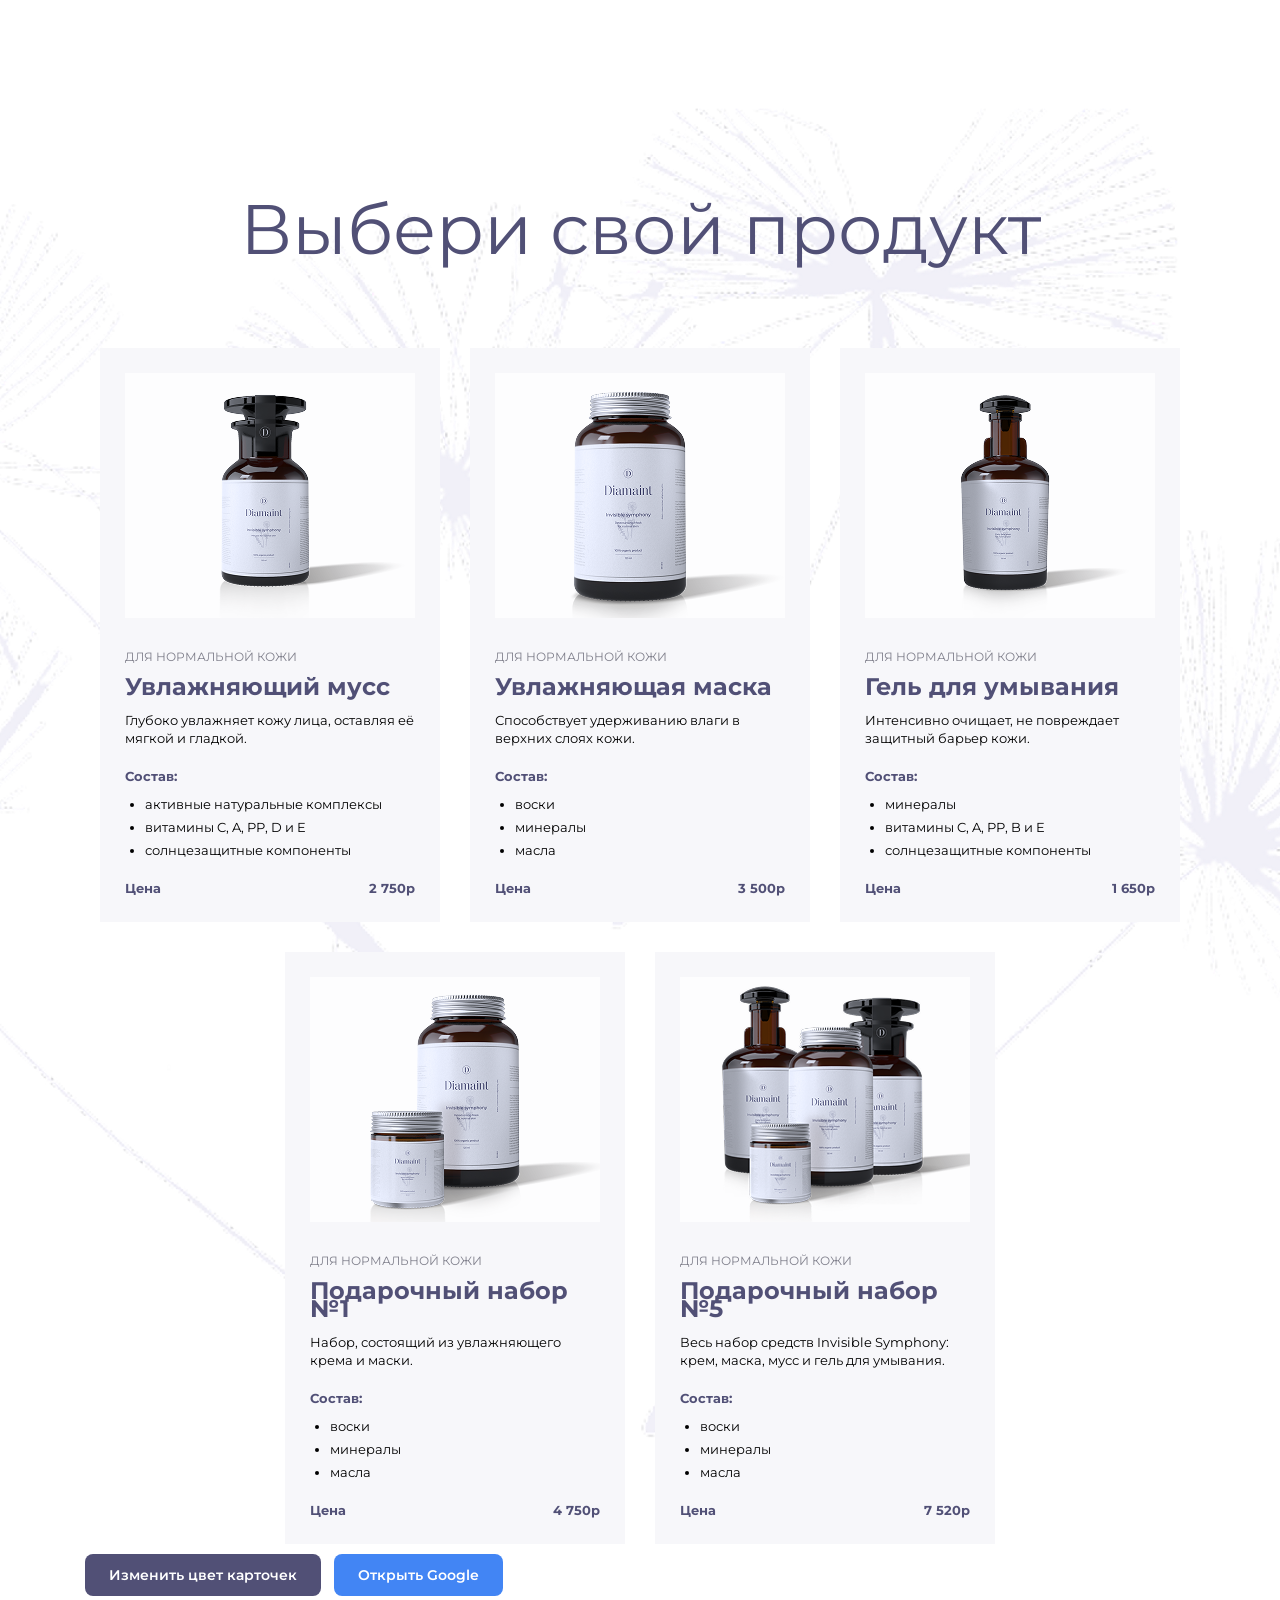
==== index.html @ fb1a930a "added her data" ====
<!DOCTYPE html>
<html lang="ru">
<head>
    <meta charset="UTF-8">
    <meta name="viewport" content="width=device-width, initial-scale=1.0">
    <title>Каталог товаров</title>

    <link rel="stylesheet" href="style.css">

    <link rel="preconnect" href="https://fonts.googleapis.com">
    <link rel="preconnect" href="https://fonts.gstatic.com" crossorigin>
    <link href="https://fonts.googleapis.com/css2?family=Montserrat:wght@100..900&display=swap" rel="stylesheet">
</head>

<body>

    <div class="catalog">

        <h1 class="catalog__title">Выбери свой продукт</h1>

        <ul class="catalog__list">

            <li class="product-card">
                <img class="product-card__image" src="images/photo_1.png" alt="Товар увлажняющий мусс" width="290">

                <span class="product-card__type">для нормальной кожи</span>

                <h2 class="product-card__title">Увлажняющий мусс</h2>

                <p class="product-card__text">Глубоко увлажняет кожу лица, оставляя её мягкой и гладкой.</p>

                <span class="product-card__compound">Состав:</span>

                <ul class="product-card__composition">
                    <li class="product-card__composition-item">активные натуральные комплексы</li>
                    <li class="product-card__composition-item">витамины C, A, PP, D и E</li>
                    <li class="product-card__composition-item">солнцезащитные компоненты</li>
                </ul>

                <div class="product-card__price">
                    <span class="product-card__price-title">Цена</span>
                    <span class="product-card__price-value">2 750р</span>
                </div>
            </li>

            <li class="product-card">
                <img class="product-card__image" src="images/photo_2.png.png" alt="Товар увлажняющая маска" width="290">

                <span class="product-card__type">для нормальной кожи</span>

                <h2 class="product-card__title">Увлажняющая маска</h2>

                <p class="product-card__text">Способствует удерживанию влаги в верхних слоях кожи.</p>

                <span class="product-card__compound">Состав:</span>

                <ul class="product-card__composition">
                    <li class="product-card__composition-item">воски</li>
                    <li class="product-card__composition-item">минералы</li>
                    <li class="product-card__composition-item">масла</li>
                </ul>

                <div class="product-card__price">
                    <span class="product-card__price-title">Цена</span>
                    <span class="product-card__price-value">3 500р</span>
                </div>
            </li>

            <li class="product-card">
                <img class="product-card__image" src="images/photo_3.png" alt="Гель для умывания" width="290">

                <span class="product-card__type">для нормальной кожи</span>

                <h2 class="product-card__title">Гель для умывания</h2>

                <p class="product-card__text">Интенсивно очищает, не повреждает защитный барьер кожи.</p>

                <span class="product-card__compound">Состав:</span>

                <ul class="product-card__composition">
                    <li class="product-card__composition-item">минералы</li>
                    <li class="product-card__composition-item">витамины C, A, PP, B и E</li>
                    <li class="product-card__composition-item">солнцезащитные компоненты</li>
                </ul>

                <div class="product-card__price">
                    <span class="product-card__price-title">Цена</span>
                    <span class="product-card__price-value">1 650р</span>
                </div>
            </li>

            <li class="product-card">
                <img class="product-card__image" src="images/photo_4.png" alt="Подарочный набор №1" width="290">

                <span class="product-card__type">для нормальной кожи</span>

                <h2 class="product-card__title">Подарочный набор №1</h2>

                <p class="product-card__text">Набор, состоящий из увлажняющего крема и маски.</p>

                <span class="product-card__compound">Состав:</span>

                <ul class="product-card__composition">
                    <li class="product-card__composition-item">воски</li>
                    <li class="product-card__composition-item">минералы</li>
                    <li class="product-card__composition-item">масла</li>
                </ul>

                <div class="product-card__price">
                    <span class="product-card__price-title">Цена</span>
                    <span class="product-card__price-value">4 750р</span>
                </div>
            </li>

            <li class="product-card">
                <img class="product-card__image" src="images/photo_5.png" alt="Подарочный набор №5" width="290">

                <span class="product-card__type">для нормальной кожи</span>

                <h2 class="product-card__title">Подарочный набор №5</h2>

                <p class="product-card__text">Весь набор средств Invisible Symphony: крем, маска, мусс и гель для умывания.</p>

                <span class="product-card__compound">Состав:</span>

                <ul class="product-card__composition">
                    <li class="product-card__composition-item">воски</li>
                    <li class="product-card__composition-item">минералы</li>
                    <li class="product-card__composition-item">масла</li>
                </ul>

                <div class="product-card__price">
                    <span class="product-card__price-title">Цена</span>
                    <span class="product-card__price-value">7 520р</span>
                </div>
            </li>

        </ul>

        <button id="change-color-btn">Изменить цвет карточек</button>
        <button id="google-btn">Открыть Google</button>
    </div>

    <script src="homework-8.js"></script>
    <script src="homework-7.js"></script>
    <script src="main.js"></script>
</body>
</html>
---- style.css ----
body {
    font-family: Montserrat, sans-serif;
    font-size: 13px;
    line-height: 18px;
    margin: 0;
    min-height: 100vh;

    background-image: url("images/bg_1 (1).png");
    background-repeat: no-repeat;
    background-position: center;
    background-size: cover;
}

.catalog {
    max-width: 1110px;
    margin: 0 auto;
}

.catalog__title {
    color: #515076;
    font-size: 70px;
    font-weight: 400;
    text-align: center;

    margin: 0 0 110px;
    padding-top: 220px;
}

.catalog__list {
    list-style: none;
    margin: 0;
    padding: 0;

    display: flex;
    flex-wrap: wrap;
    justify-content: center;
    gap: 30px;
}


.product-card {
    width: 340px;
    padding: 25px;
    box-sizing: border-box;

    background-color: #f7f7fa;
}

.product-card__image {
    display: block;
    width: 290px;
    margin-bottom: 30px;
}

.product-card__type {
    display: block;
    margin-bottom: 12px;

    color: #7f7f8b;
    font-size: 12px;
    text-transform: uppercase;
}

.product-card__title {
    margin: 0 0 15px;

    color: #515076;
    font-size: 24px;
    font-weight: 700;
}

.product-card__text {
    margin: 0 0 20px;
}

.product-card__compound {
    display: block;
    margin-bottom: 10px;

    color: #515076;
    font-weight: 700;
}

.product-card__composition {
    margin: 0 0 20px;
    padding-left: 20px;

    list-style: disc;
}

.product-card__composition-item {
    margin-bottom: 5px;
}

.product-card__price {
    display: flex;
    justify-content: space-between;
    align-items: center;

    color: #515076;
    font-weight: 700;
}

.product-card__price-title {
    color: #515076;
    font-weight: 700;
}

.product-card__price-value {
    color: #515076;
    font-weight: 700;
}

/* ===== СТИЛИ ДЛЯ КНОПОК ===== */
#change-color-btn {
    display: inline-block;
    margin: 10px 10px 0 0;
    padding: 12px 24px;
    background-color: #515076;
    color: white;
    border: none;
    border-radius: 8px;
    font-family: Montserrat, sans-serif;
    font-size: 14px;
    font-weight: 600;
    cursor: pointer;
    transition: all 0.3s ease;
}

#change-color-btn:hover {
    background-color: #6a5f9e;
    transform: translateY(-2px);
    box-shadow: 0 4px 12px rgba(81, 80, 118, 0.3);
}

#google-btn {
    display: inline-block;
    margin: 10px 10px 0 0;
    padding: 12px 24px;
    background-color: #4285F4;
    color: white;
    border: none;
    border-radius: 8px;
    font-family: Montserrat, sans-serif;
    font-size: 14px;
    font-weight: 600;
    cursor: pointer;
    transition: all 0.3s ease;
}

#google-btn:hover {
    background-color: #3367D6;
    transform: translateY(-2px);
    box-shadow: 0 4px 12px rgba(66, 133, 244, 0.4);
}

.catalog {
    padding-bottom: 50px;
}
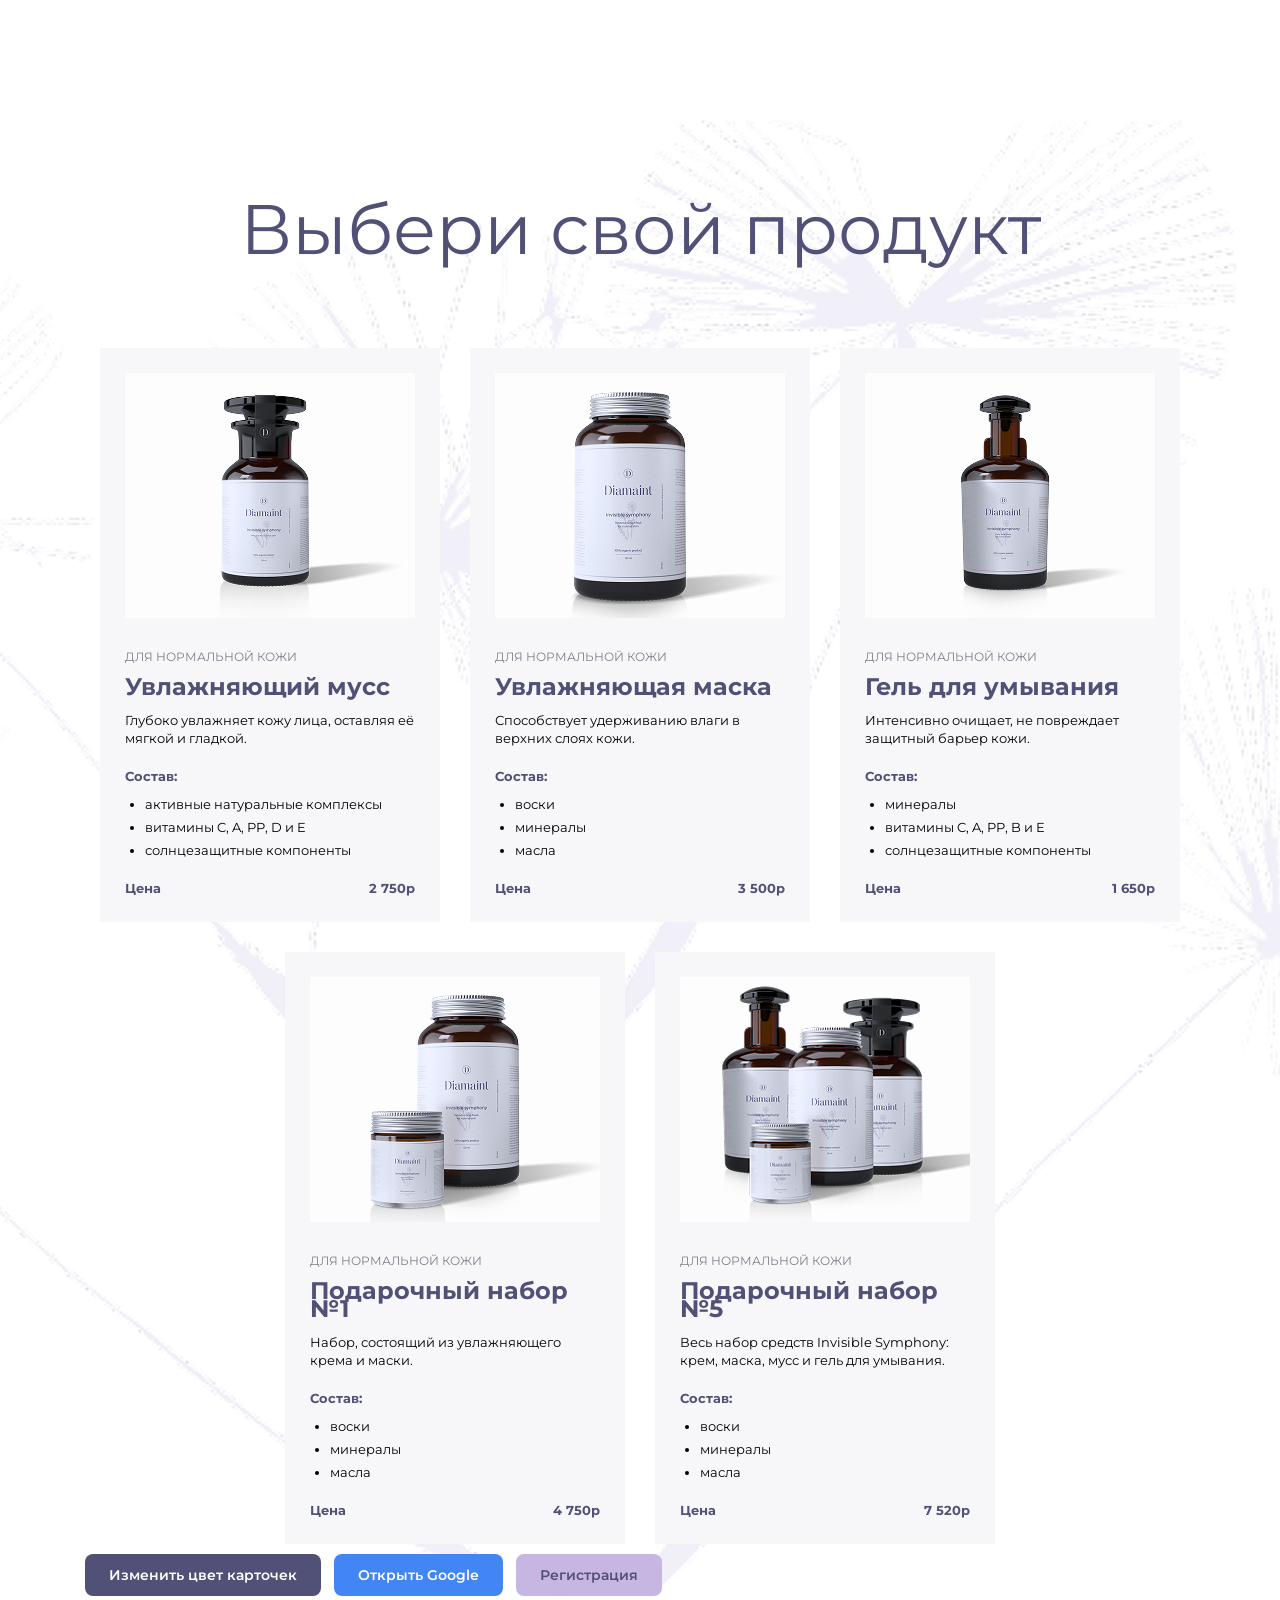
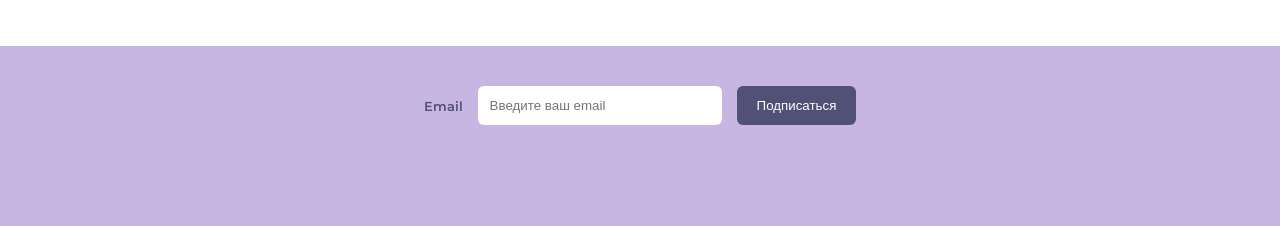
==== commit 01af91ce: "created the footer and the registration form" ====
--- a/index.html
+++ b/index.html
@@ -139,8 +139,104 @@
 
         <button id="change-color-btn">Изменить цвет карточек</button>
         <button id="google-btn">Открыть Google</button>
+        <button id="registration-btn">Регистрация</button>
     </div>
 
+    <div class="modal">
+
+    <div class="overlay"></div>
+
+    <div class="modal__content">
+
+        <button class="modal__close" type="button">×</button>
+
+        <h2>Регистрация</h2>
+
+        <form id="registration-form">
+
+            <label for="first-name">Имя</label>
+            <input
+                type="text"
+                id="first-name"
+                name="firstName"
+                placeholder="Введите имя"
+                required
+            >
+
+            <label for="last-name">Фамилия</label>
+            <input
+                type="text"
+                id="last-name"
+                name="lastName"
+                placeholder="Введите фамилию"
+                required
+            >
+
+            <label for="birth-date">Дата рождения</label>
+            <input
+                type="date"
+                id="birth-date"
+                name="birthDate"
+                required
+            >
+
+            <label for="login">Логин</label>
+            <input
+                type="text"
+                id="login"
+                name="login"
+                placeholder="Введите логин"
+                minlength="3"
+                required
+            >
+
+            <label for="password">Пароль</label>
+            <input
+                type="password"
+                id="password"
+                name="password"
+                placeholder="Введите пароль"
+                minlength="6"
+                required
+            >
+
+            <label for="repeat-password">Повторите пароль</label>
+            <input
+                type="password"
+                id="repeat-password"
+                name="repeatPassword"
+                placeholder="Повторите пароль"
+                minlength="6"
+                required
+            >
+
+            <button type="submit">Зарегистрироваться</button>
+
+        </form>
+
+    </div>
+
+</div>
+
+    <footer class="footer">
+    <form class="footer__form" id="subscribe-form">
+        <label for="email">Email</label>
+
+        <input
+            type="email"
+            id="email"
+            name="email"
+            placeholder="Введите ваш email"
+            required
+        >
+
+        <button type="submit">Подписаться</button>
+    </form>
+</footer>
+
+    <script src="homework-11.js"></script>
+    <script type="module" src="homework-10.js"></script>
+    <script type="module" src="homework-9.js"></script>
     <script src="homework-8.js"></script>
     <script src="homework-7.js"></script>
     <script src="main.js"></script>
--- a/style.css
+++ b/style.css
@@ -4,6 +4,9 @@
     line-height: 18px;
     margin: 0;
     min-height: 100vh;
+
+    display: flex;
+    flex-direction: column;
 
     background-image: url("images/bg_1 (1).png");
     background-repeat: no-repeat;
@@ -156,4 +159,164 @@
 
 .catalog {
     padding-bottom: 50px;
+}
+
+.footer {
+    margin-top: auto;
+    width: 100%;
+    min-height: 180px;
+    padding: 40px 0;
+
+    background-color: #c8b6e2;
+    box-sizing: border-box;
+}
+
+.footer__form {
+    display: flex;
+    justify-content: center;
+    align-items: center;
+    gap: 15px;
+}
+
+.footer__form label {
+    color: #515076;
+    font-weight: 600;
+}
+
+.footer__form input {
+    width: 220px;
+    padding: 12px;
+    border: none;
+    border-radius: 6px;
+}
+
+.footer__form button {
+    padding: 12px 20px;
+    background-color: #515076;
+    color: white;
+    border: none;
+    border-radius: 6px;
+    cursor: pointer;
+}
+
+.modal {
+    display: none;
+}
+
+.modal-showed {
+    display: flex;
+    position: fixed;
+    inset: 0;
+
+    align-items: center;
+    justify-content: center;
+
+    z-index: 1000;
+}
+
+.overlay {
+    position: absolute;
+    inset: 0;
+
+    background-color: rgba(0, 0, 0, 0.5);
+}
+
+.modal__content {
+    position: relative;
+    z-index: 2;
+
+    width: 400px;
+    max-width: 90%;
+    max-height: 90vh;
+
+    padding: 30px;
+
+    background-color: white;
+    border-radius: 10px;
+
+    box-sizing: border-box;
+    overflow-y: auto;
+}
+
+.modal__content h2 {
+    margin-top: 0;
+    margin-bottom: 20px;
+
+    color: #515076;
+    text-align: center;
+}
+
+.modal__close {
+    position: absolute;
+    top: 10px;
+    right: 15px;
+
+    border: none;
+    background: transparent;
+
+    color: #515076;
+    font-size: 30px;
+
+    cursor: pointer;
+}
+
+#registration-form {
+    display: flex;
+    flex-direction: column;
+    gap: 8px;
+}
+
+#registration-form label {
+    color: #515076;
+    font-weight: 600;
+}
+
+#registration-form input {
+    padding: 10px;
+
+    border: 1px solid #ccc;
+    border-radius: 5px;
+
+    font-family: Montserrat, sans-serif;
+    box-sizing: border-box;
+}
+
+#registration-form button {
+    margin-top: 10px;
+    padding: 12px;
+
+    border: none;
+    border-radius: 6px;
+
+    background-color: #515076;
+    color: white;
+
+    font-family: Montserrat, sans-serif;
+    font-weight: 600;
+
+    cursor: pointer;
+}
+#registration-btn {
+    display: inline-block;
+    margin: 10px 10px 0 0;
+    padding: 12px 24px;
+
+    background-color: #c8b6e2;
+    color: #515076;
+
+    border: none;
+    border-radius: 8px;
+
+    font-family: Montserrat, sans-serif;
+    font-size: 14px;
+    font-weight: 600;
+
+    cursor: pointer;
+    transition: all 0.3s ease;
+}
+
+#registration-btn:hover {
+    background-color: #b9a3d8;
+    transform: translateY(-2px);
+    box-shadow: 0 4px 12px rgba(81, 80, 118, 0.3);
 }
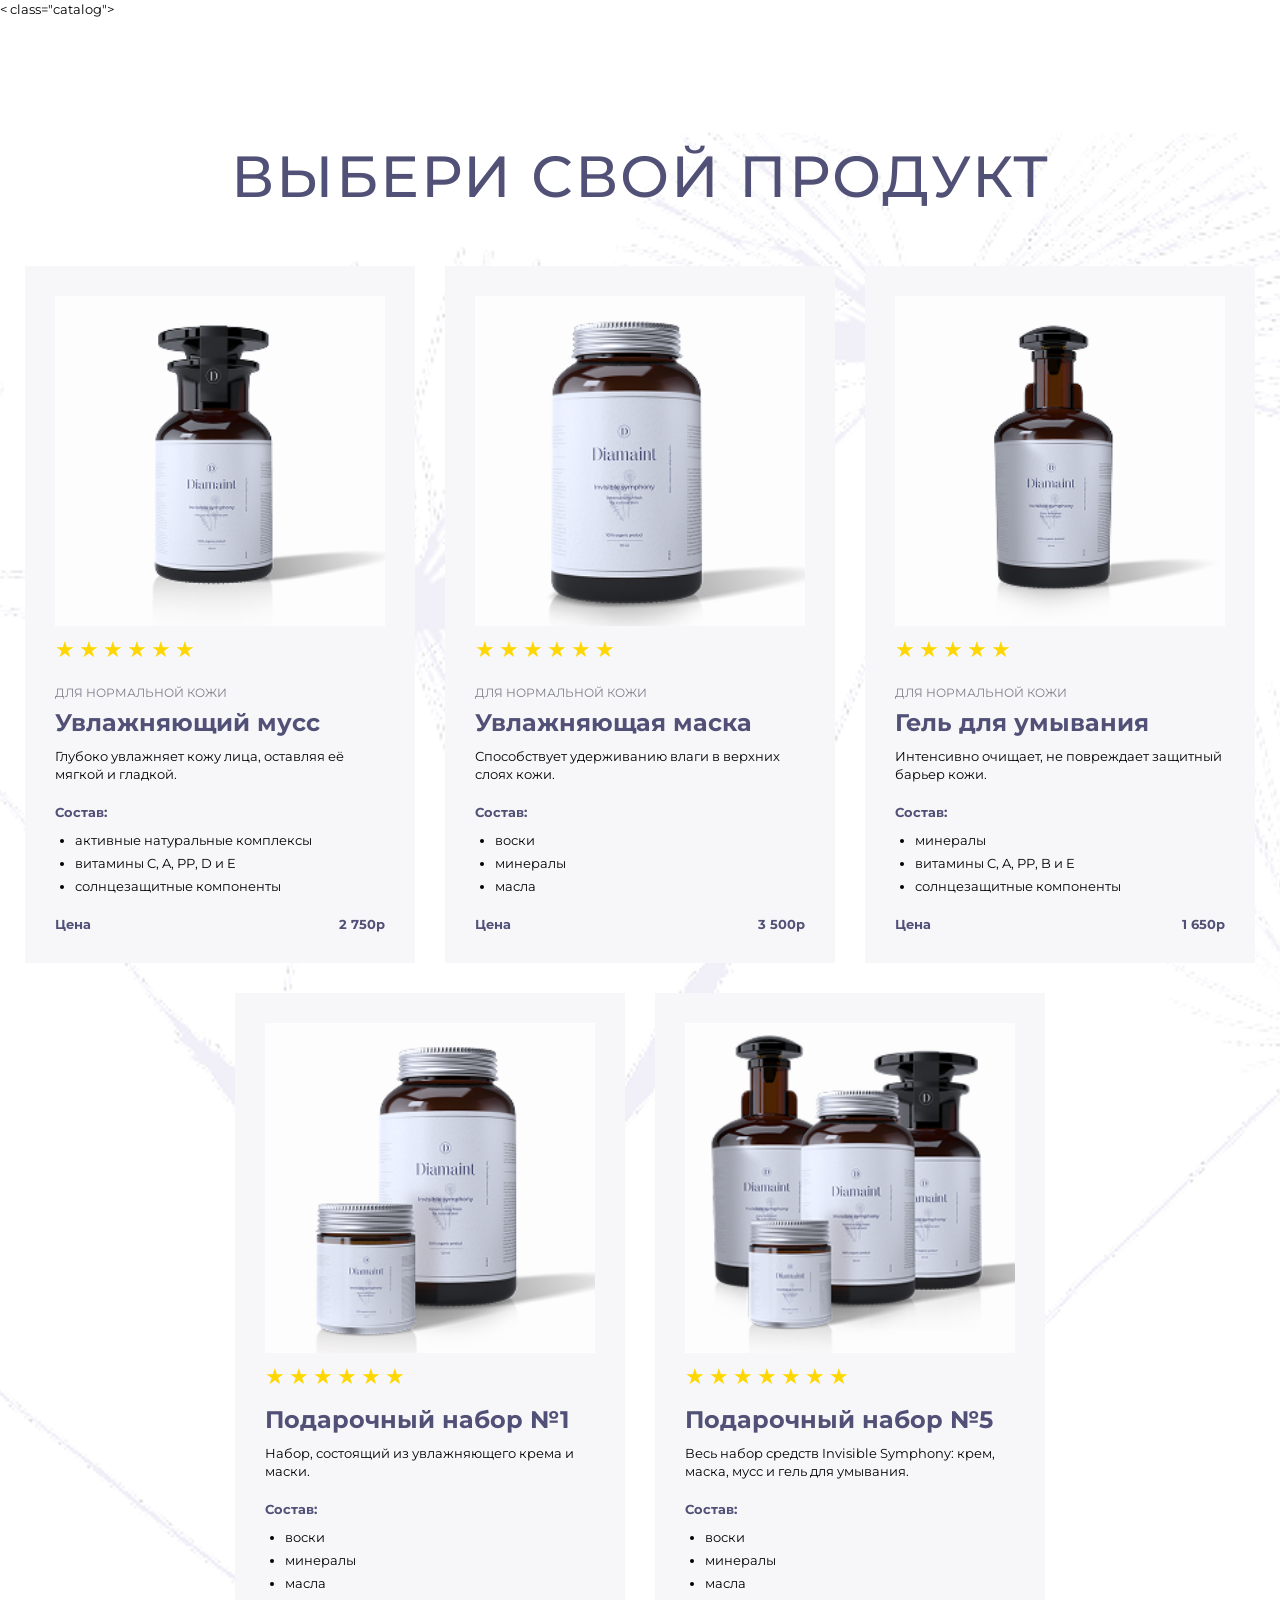
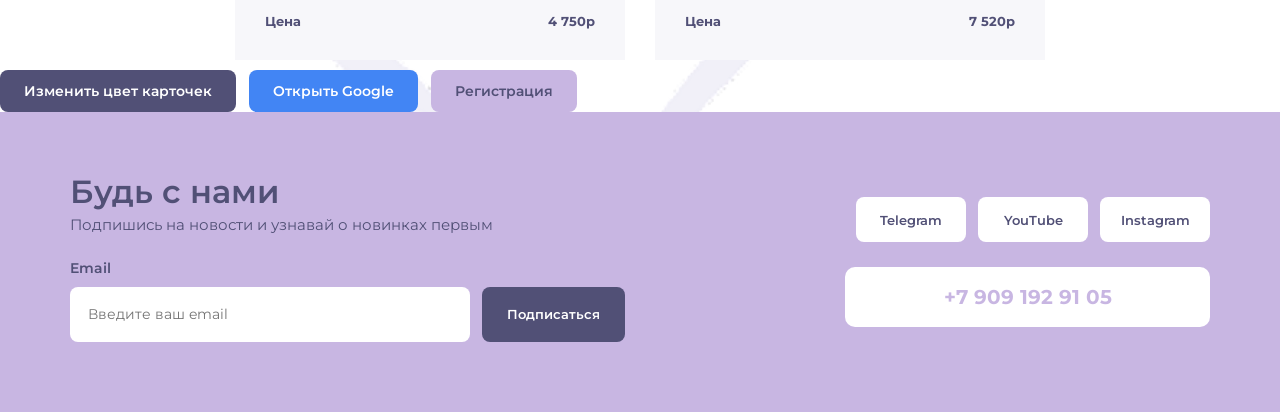
==== commit e66529c5: "I adjusted the website design." ====
--- a/index.html
+++ b/index.html
@@ -14,7 +14,7 @@
 
 <body>
 
-    <div class="catalog">
+    < class="catalog">
 
         <h1 class="catalog__title">Выбери свой продукт</h1>
 
@@ -22,6 +22,15 @@
 
             <li class="product-card">
                 <img class="product-card__image" src="images/photo_1.png" alt="Товар увлажняющий мусс" width="290">
+
+                <div class="product-card__stars">
+                    <span>★</span>
+                    <span>★</span>
+                    <span>★</span>
+                    <span>★</span>
+                    <span>★</span>
+                    <span>★</span>
+                </div>
 
                 <span class="product-card__type">для нормальной кожи</span>
 
@@ -46,6 +55,15 @@
             <li class="product-card">
                 <img class="product-card__image" src="images/photo_2.png.png" alt="Товар увлажняющая маска" width="290">
 
+                <div class="product-card__stars">
+                    <span>★</span>
+                    <span>★</span>
+                    <span>★</span>
+                    <span>★</span>
+                    <span>★</span>
+                    <span>★</span>
+                </div>
+
                 <span class="product-card__type">для нормальной кожи</span>
 
                 <h2 class="product-card__title">Увлажняющая маска</h2>
@@ -69,6 +87,13 @@
             <li class="product-card">
                 <img class="product-card__image" src="images/photo_3.png" alt="Гель для умывания" width="290">
 
+                <div class="product-card__stars">
+                    <span>★</span>
+                    <span>★</span>
+                    <span>★</span>
+                    <span>★</span>
+                    <span>★</span>
+</div>
                 <span class="product-card__type">для нормальной кожи</span>
 
                 <h2 class="product-card__title">Гель для умывания</h2>
@@ -92,9 +117,16 @@
             <li class="product-card">
                 <img class="product-card__image" src="images/photo_4.png" alt="Подарочный набор №1" width="290">
 
-                <span class="product-card__type">для нормальной кожи</span>
-
-                <h2 class="product-card__title">Подарочный набор №1</h2>
+                <div class="product-card__stars">
+                    <span>★</span>
+                    <span>★</span>
+                    <span>★</span>
+                    <span>★</span>
+                    <span>★</span>
+                    <span>★</span>
+                </div>
+
+                <h2 class="product-card__title">Подарочный набор   №1</h2>
 
                 <p class="product-card__text">Набор, состоящий из увлажняющего крема и маски.</p>
 
@@ -115,9 +147,17 @@
             <li class="product-card">
                 <img class="product-card__image" src="images/photo_5.png" alt="Подарочный набор №5" width="290">
 
-                <span class="product-card__type">для нормальной кожи</span>
-
-                <h2 class="product-card__title">Подарочный набор №5</h2>
+                <div class="product-card__stars">
+                    <span>★</span>
+                    <span>★</span>
+                    <span>★</span>
+                    <span>★</span>
+                    <span>★</span>
+                    <span>★</span>
+                    <span>★</span>
+                </div>
+
+                <h2 class="product-card__title">Подарочный набор   №5</h2>
 
                 <p class="product-card__text">Весь набор средств Invisible Symphony: крем, маска, мусс и гель для умывания.</p>
 
@@ -137,12 +177,14 @@
 
         </ul>
 
-        <button id="change-color-btn">Изменить цвет карточек</button>
-        <button id="google-btn">Открыть Google</button>
-        <button id="registration-btn">Регистрация</button>
-    </div>
-
-    <div class="modal">
+            <div class="catalog__buttons">
+                <button id="change-color-btn">Изменить цвет карточек</button>
+                <button id="google-btn">Открыть Google</button>
+                <button id="registration-btn">Регистрация</button>
+            </div>
+                
+
+    <div class="modal" id="registration-modal">
 
     <div class="overlay"></div>
 
@@ -219,19 +261,60 @@
 </div>
 
     <footer class="footer">
-    <form class="footer__form" id="subscribe-form">
-        <label for="email">Email</label>
-
-        <input
-            type="email"
-            id="email"
-            name="email"
-            placeholder="Введите ваш email"
-            required
-        >
-
-        <button type="submit">Подписаться</button>
-    </form>
+
+    <div class="footer__subscribe">
+
+        <h2 class="footer__title">Будь с нами</h2>
+
+        <p class="footer__text">
+            Подпишись на новости и узнавай о новинках первым
+        </p>
+
+        <form class="footer__form" id="subscribe-form">
+
+            <label for="email">Email</label>
+
+            <div class="footer__email-row">
+                <input
+                    type="email"
+                    id="email"
+                    name="email"
+                    placeholder="Введите ваш email"
+                    required
+                >
+
+                <button type="submit">Подписаться</button>
+            </div>
+
+        </form>
+
+    </div>
+
+
+    <div class="footer__contacts">
+
+        <div class="footer__socials">
+
+            <a href="#" class="footer__social">
+                Telegram
+            </a>
+
+            <a href="#" class="footer__social">
+                YouTube
+            </a>
+
+            <a href="#" class="footer__social">
+                Instagram
+            </a>
+
+        </div>
+
+        <a href="tel:+79091929105" class="footer__phone">
+            +7 909 192 91 05
+        </a>
+
+    </div>
+
 </footer>
 
     <script src="homework-11.js"></script>
@@ -239,6 +322,6 @@
     <script type="module" src="homework-9.js"></script>
     <script src="homework-8.js"></script>
     <script src="homework-7.js"></script>
-    <script src="main.js"></script>
+    <script type="module" src="main.js"></script>
 </body>
 </html>
--- a/style.css
+++ b/style.css
@@ -15,18 +15,22 @@
 }
 
 .catalog {
-    max-width: 1110px;
+    max-width: 1260px;
     margin: 0 auto;
+    padding-bottom: 70px;
 }
 
 .catalog__title {
     color: #515076;
-    font-size: 70px;
-    font-weight: 400;
+    font-size: 58px;
+    font-weight: 500;
     text-align: center;
 
-    margin: 0 0 110px;
-    padding-top: 220px;
+    margin: 0 0 80px;
+    padding-top: 150px;
+
+    letter-spacing: 2px;
+    text-transform: uppercase;
 }
 
 .catalog__list {
@@ -40,10 +44,23 @@
     gap: 30px;
 }
 
+.catalog > button {
+    left: 50px;
+}
+
+#change-color-btn,
+#google-btn,
+#registration-btn {
+    margin-right: 10px;
+}
+
+#registration-btn {
+    margin-right: 0;
+}
 
 .product-card {
-    width: 340px;
-    padding: 25px;
+    width: 390px;
+    padding: 30px;
     box-sizing: border-box;
 
     background-color: #f7f7fa;
@@ -51,8 +68,21 @@
 
 .product-card__image {
     display: block;
-    width: 290px;
-    margin-bottom: 30px;
+    width: 330px;
+    height: 330px;
+    object-fit: cover;
+    margin-bottom: 15px;
+}
+
+.product-card__stars {
+    display: flex;
+    gap: 4px;
+    margin-bottom: 25px;
+}
+
+.product-card__stars span {
+    color: #FFD700;
+    font-size: 22px;
 }
 
 .product-card__type {
@@ -114,7 +144,6 @@
     font-weight: 700;
 }
 
-/* ===== СТИЛИ ДЛЯ КНОПОК ===== */
 #change-color-btn {
     display: inline-block;
     margin: 10px 10px 0 0;
@@ -162,41 +191,159 @@
 }
 
 .footer {
-    margin-top: auto;
     width: 100%;
-    min-height: 180px;
-    padding: 40px 0;
+    min-height: 300px;
+
+    padding: 55px 70px;
 
     background-color: #c8b6e2;
-    box-sizing: border-box;
+
+    box-sizing: border-box;
+
+    display: flex;
+    justify-content: space-between;
+    align-items: center;
+
+    gap: 80px;
+}
+
+.footer__subscribe {
+    flex: 1;
+    max-width: 650px;
+}
+
+.footer__title {
+    margin: 0 0 15px;
+
+    color: #515076;
+    font-size: 32px;
+    font-weight: 600;
+}
+
+.footer__text {
+    margin: 0 0 25px;
+
+    color: #515076;
+    font-size: 15px;
 }
 
 .footer__form {
     display: flex;
-    justify-content: center;
-    align-items: center;
-    gap: 15px;
+    flex-direction: column;
+    gap: 10px;
 }
 
 .footer__form label {
     color: #515076;
-    font-weight: 600;
+    font-size: 14px;
+    font-weight: 600;
+}
+
+.footer__email-row {
+    display: flex;
+    gap: 12px;
 }
 
 .footer__form input {
-    width: 220px;
-    padding: 12px;
-    border: none;
-    border-radius: 6px;
+    width: 400px;
+    height: 55px;
+
+    padding: 15px 18px;
+
+    border: none;
+    border-radius: 8px;
+
+    box-sizing: border-box;
+
+    font-family: Montserrat, sans-serif;
+    font-size: 14px;
 }
 
 .footer__form button {
-    padding: 12px 20px;
+    height: 55px;
+
+    padding: 0 25px;
+
     background-color: #515076;
     color: white;
-    border: none;
-    border-radius: 6px;
-    cursor: pointer;
+
+    border: none;
+    border-radius: 8px;
+
+    font-family: Montserrat, sans-serif;
+    font-weight: 600;
+
+    cursor: pointer;
+}
+
+.footer__contacts {
+    display: flex;
+    flex-direction: column;
+    align-items: flex-end;
+    gap: 25px;
+}
+
+.footer__socials {
+    display: flex;
+    gap: 12px;
+}
+
+.footer__social {
+    display: flex;
+    align-items: center;
+    justify-content: center;
+
+    min-width: 110px;
+    height: 45px;
+
+    padding: 0 15px;
+
+    box-sizing: border-box;
+
+    background-color: white;
+    color: #515076;
+
+    border-radius: 8px;
+
+    text-decoration: none;
+
+    font-size: 13px;
+    font-weight: 600;
+
+    transition: all 0.3s ease;
+}
+
+.footer__social:hover {
+    transform: translateY(-2px);
+    box-shadow: 0 4px 10px rgba(81, 80, 118, 0.25);
+}
+
+.footer__phone {
+    display: flex;
+    align-items: center;
+    justify-content: center;
+
+    width: 365px;
+    height: 60px;
+
+    background-color: white;
+    color: #c8b6e2;
+
+    border-radius: 10px;
+
+    text-decoration: none;
+
+    font-size: 20px;
+    font-weight: 700;
+
+    box-sizing: border-box;
+
+    transition: all 0.3s ease;
+}
+
+.footer__phone:hover {
+    transform: translateY(-2px);
+    box-shadow: 0 5px 12px rgba(81, 80, 118, 0.25);
 }
 
 .modal {
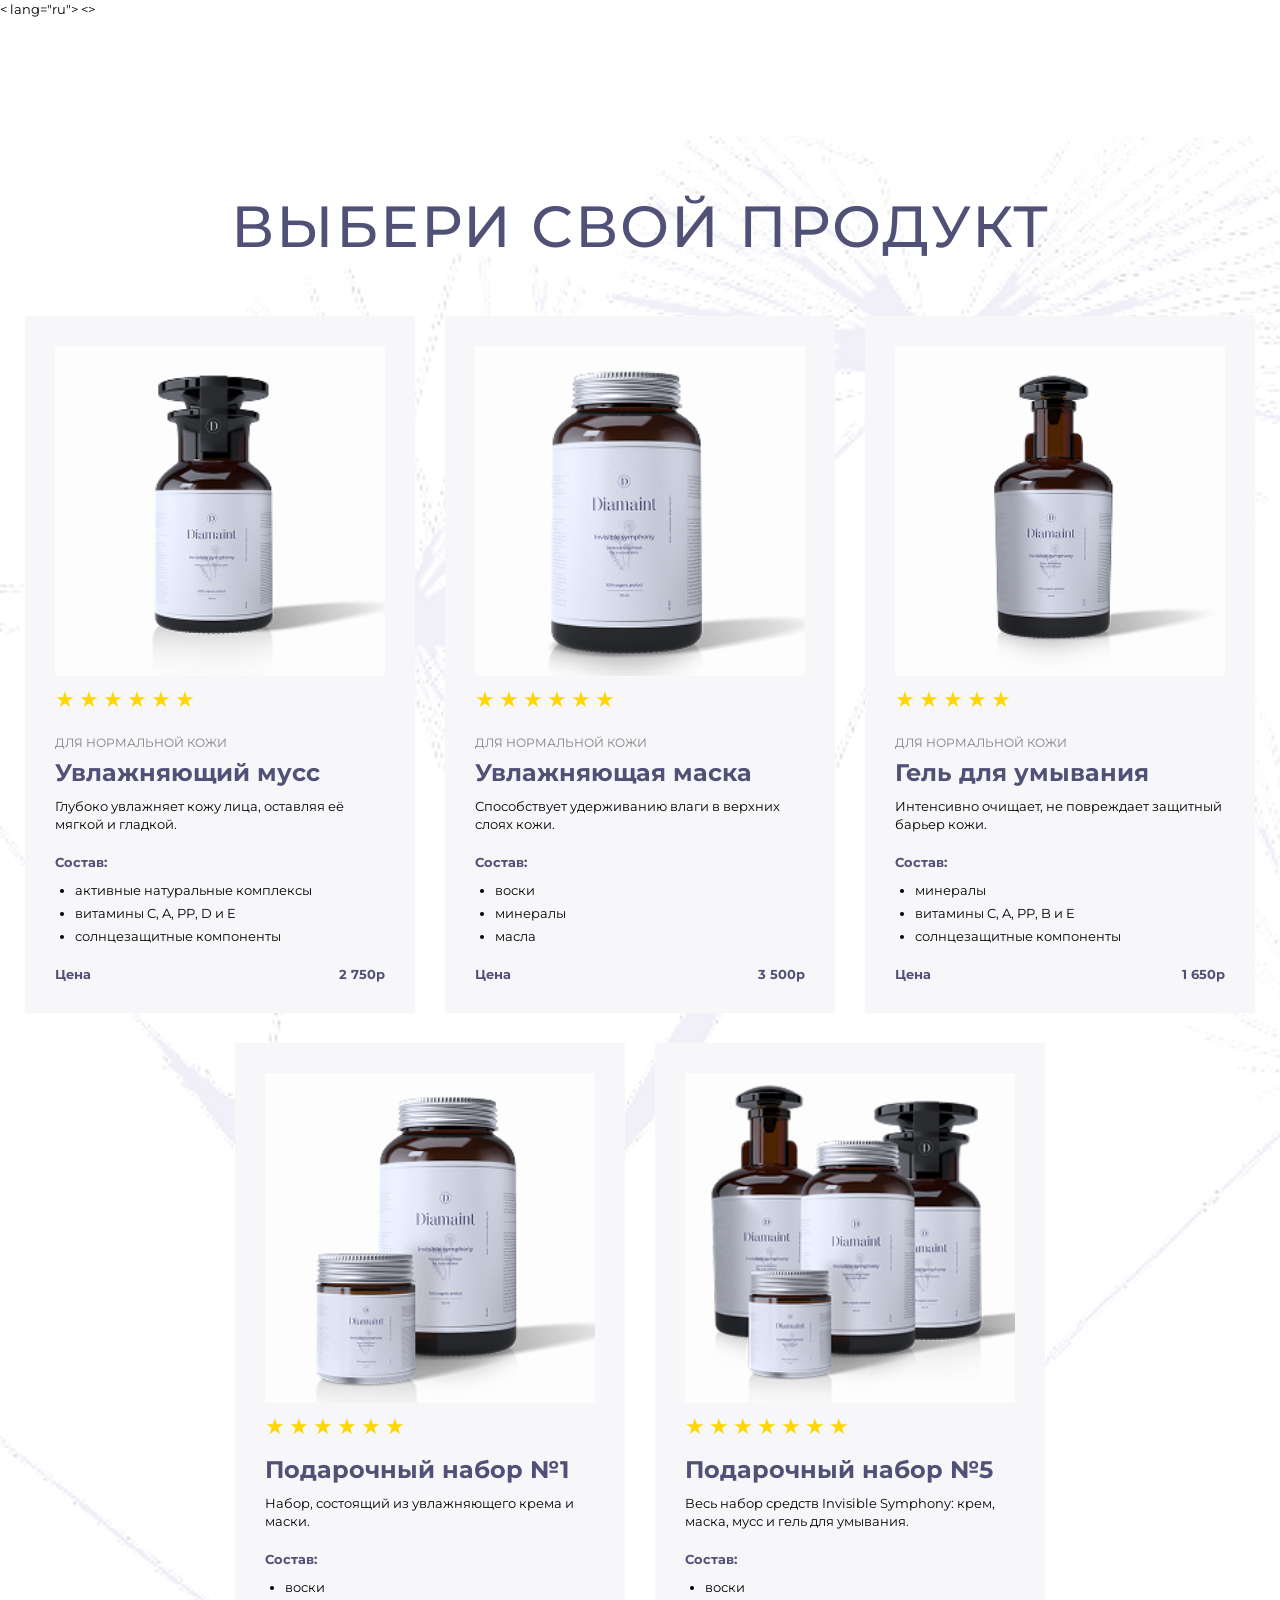
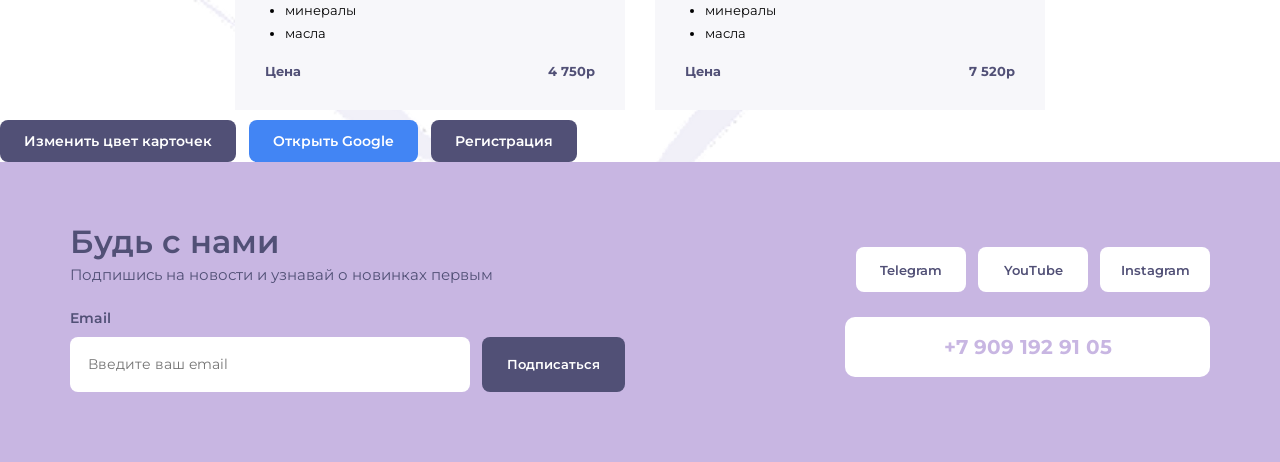
==== commit d00e6a58: "I corrected the errors again." ====
--- a/index.html
+++ b/index.html
@@ -1,5 +1,5 @@
 <!DOCTYPE html>
-<html lang="ru">
+< lang="ru">
 <head>
     <meta charset="UTF-8">
     <meta name="viewport" content="width=device-width, initial-scale=1.0">
@@ -12,9 +12,9 @@
     <link href="https://fonts.googleapis.com/css2?family=Montserrat:wght@100..900&display=swap" rel="stylesheet">
 </head>
 
-<body>
-
-    < class="catalog">
+<>
+
+    <main class="catalog"></main>
 
         <h1 class="catalog__title">Выбери свой продукт</h1>
 
@@ -317,11 +317,6 @@
 
 </footer>
 
-    <script src="homework-11.js"></script>
-    <script type="module" src="homework-10.js"></script>
-    <script type="module" src="homework-9.js"></script>
-    <script src="homework-8.js"></script>
-    <script src="homework-7.js"></script>
-    <script type="module" src="main.js"></script>
+    <script type="module" src="./main.js"></script>
 </body>
 </html>
--- a/style.css
+++ b/style.css
@@ -142,6 +142,27 @@
 .product-card__price-value {
     color: #515076;
     font-weight: 700;
+}
+
+#registration-btn {
+    display: inline-block;
+    margin: 10px 10px 0 0;
+    padding: 12px 24px;
+    background-color: #515076;
+    color: white;
+    border: none;
+    border-radius: 8px;
+    font-family: Montserrat, sans-serif;
+    font-size: 14px;
+    font-weight: 600;
+    cursor: pointer;
+    transition: all 0.3s ease;
+}
+
+#registration-btn:hover {
+    background-color: #6a5f9e;
+    transform: translateY(-2px);
+    box-shadow: 0 4px 12px rgba(81, 80, 118, 0.3); 
 }
 
 #change-color-btn {
@@ -181,7 +202,7 @@
 }
 
 #google-btn:hover {
-    background-color: #3367D6;
+    background-color: #6a5f9e;
     transform: translateY(-2px);
     box-shadow: 0 4px 12px rgba(66, 133, 244, 0.4);
 }
@@ -348,122 +369,37 @@
 
 .modal {
     display: none;
-}
-
-.modal-showed {
-    display: flex;
     position: fixed;
     inset: 0;
-
+    z-index: 1000;
+}
+
+.modal.modal-showed {
+    display: flex;
     align-items: center;
     justify-content: center;
-
-    z-index: 1000;
 }
 
 .overlay {
     position: absolute;
     inset: 0;
-
-    background-color: rgba(0, 0, 0, 0.5);
+    background: rgba(0, 0, 0, 0.5);
 }
 
 .modal__content {
     position: relative;
-    z-index: 2;
-
-    width: 400px;
-    max-width: 90%;
+    z-index: 1;
+    width: min(400px, 90%);
     max-height: 90vh;
-
-    padding: 30px;
-
-    background-color: white;
-    border-radius: 10px;
-
-    box-sizing: border-box;
     overflow-y: auto;
-}
-
-.modal__content h2 {
-    margin-top: 0;
-    margin-bottom: 20px;
-
-    color: #515076;
-    text-align: center;
+    padding: 25px;
+    background: white;
+    border-radius: 12px;
 }
 
 .modal__close {
     position: absolute;
     top: 10px;
-    right: 15px;
-
-    border: none;
-    background: transparent;
-
-    color: #515076;
-    font-size: 30px;
-
+    right: 10px;
     cursor: pointer;
-}
-
-#registration-form {
-    display: flex;
-    flex-direction: column;
-    gap: 8px;
-}
-
-#registration-form label {
-    color: #515076;
-    font-weight: 600;
-}
-
-#registration-form input {
-    padding: 10px;
-
-    border: 1px solid #ccc;
-    border-radius: 5px;
-
-    font-family: Montserrat, sans-serif;
-    box-sizing: border-box;
-}
-
-#registration-form button {
-    margin-top: 10px;
-    padding: 12px;
-
-    border: none;
-    border-radius: 6px;
-
-    background-color: #515076;
-    color: white;
-
-    font-family: Montserrat, sans-serif;
-    font-weight: 600;
-
-    cursor: pointer;
-}
-#registration-btn {
-    display: inline-block;
-    margin: 10px 10px 0 0;
-    padding: 12px 24px;
-
-    background-color: #c8b6e2;
-    color: #515076;
-
-    border: none;
-    border-radius: 8px;
-
-    font-family: Montserrat, sans-serif;
-    font-size: 14px;
-    font-weight: 600;
-
-    cursor: pointer;
-    transition: all 0.3s ease;
-}
-
-#registration-btn:hover {
-    background-color: #b9a3d8;
-    transform: translateY(-2px);
-    box-shadow: 0 4px 12px rgba(81, 80, 118, 0.3);
 }
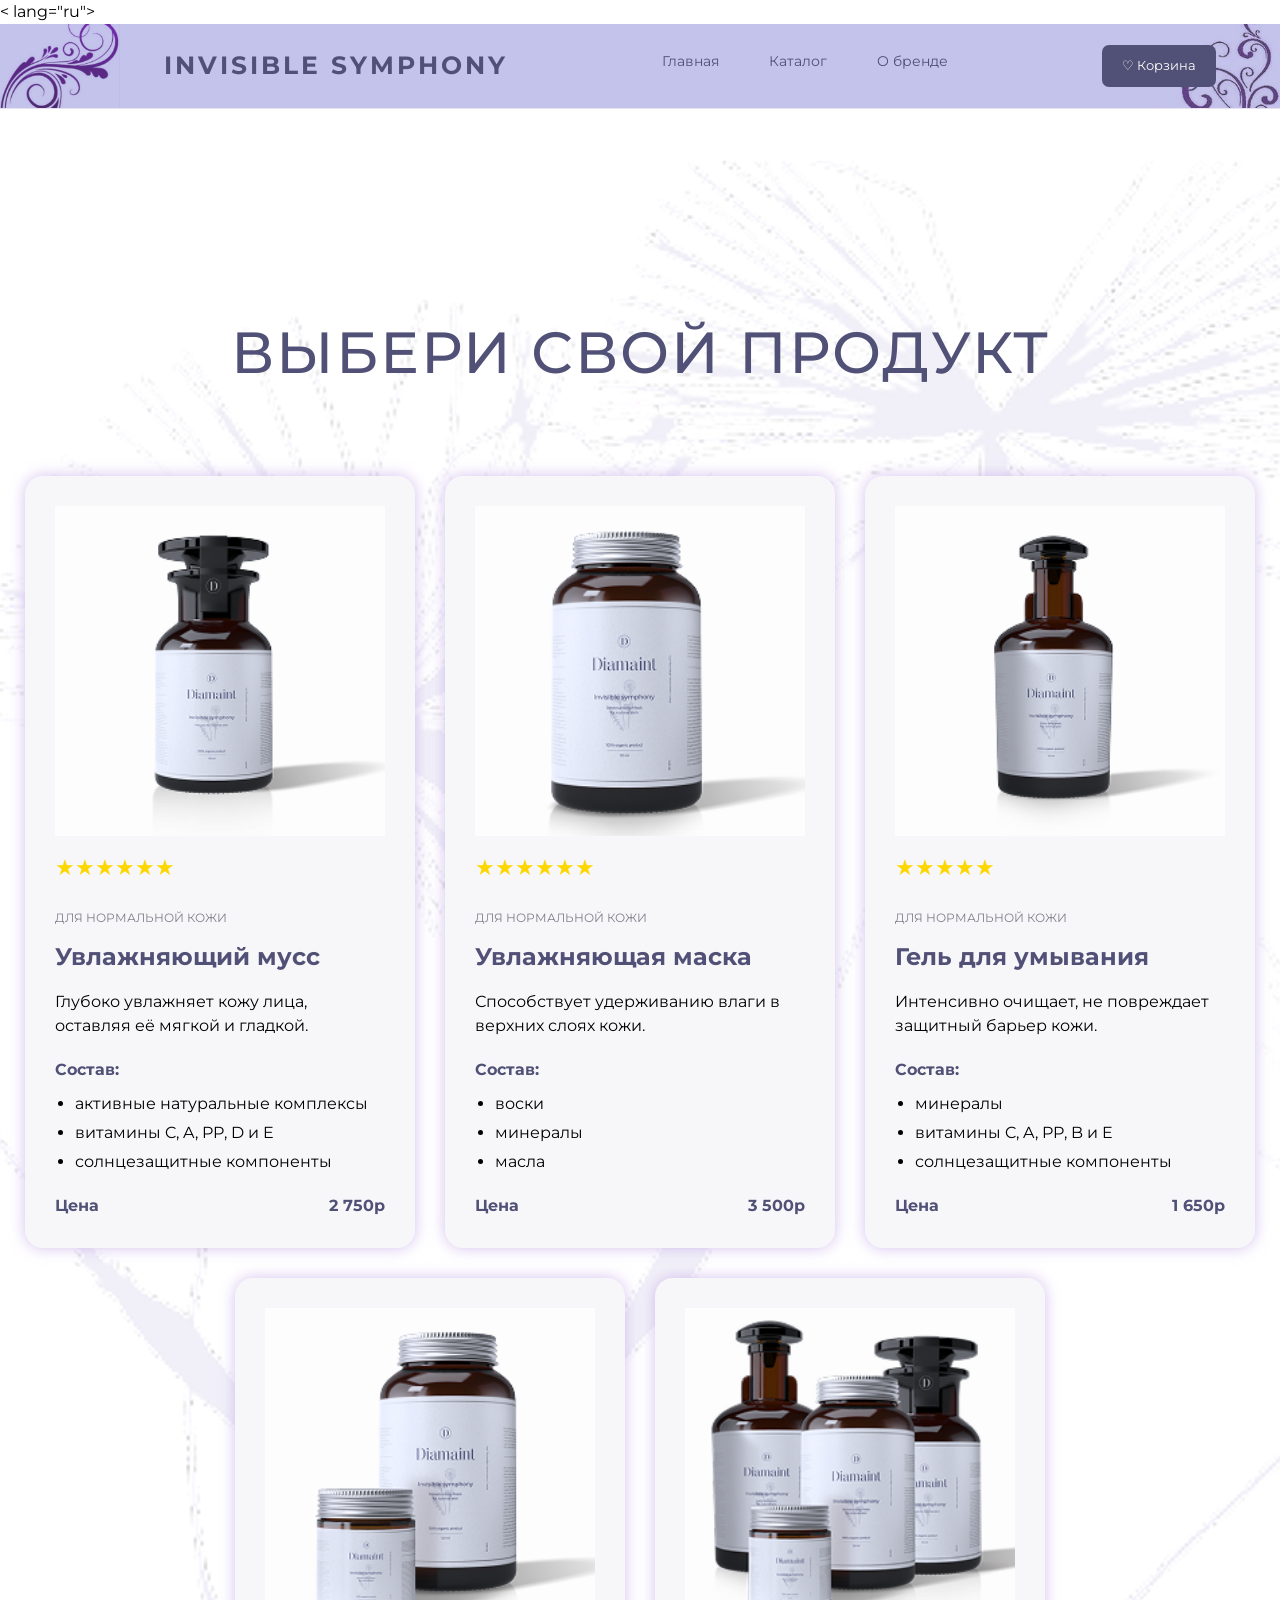
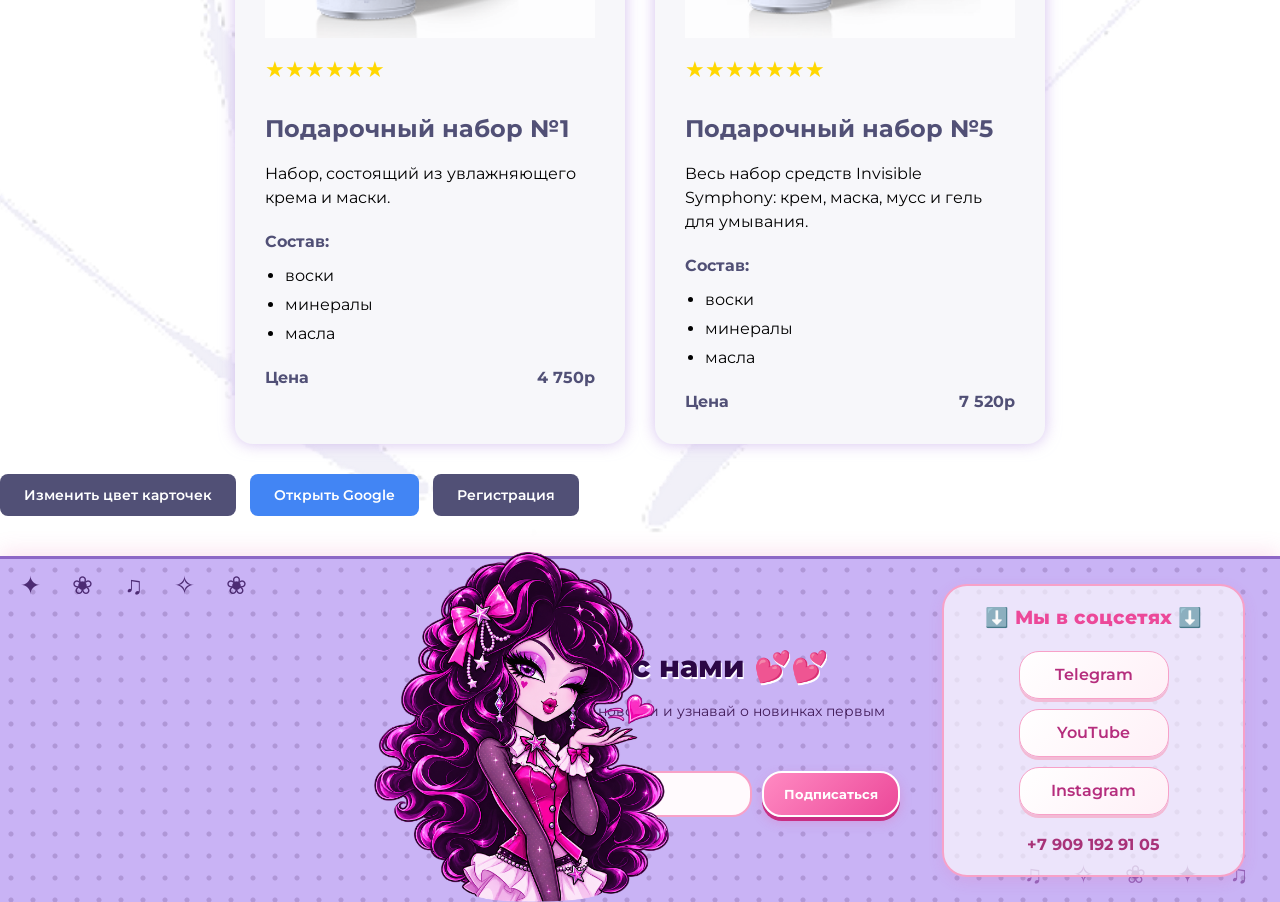
==== commit afcdb3d7: "I formatted the page and did the homework 14." ====
--- a/index.html
+++ b/index.html
@@ -12,7 +12,27 @@
     <link href="https://fonts.googleapis.com/css2?family=Montserrat:wght@100..900&display=swap" rel="stylesheet">
 </head>
 
-<>
+<body>
+
+
+<header class="header">
+
+    <a href="#" class="header__logo">
+        INVISIBLE SYMPHONY
+    </a>
+
+    <nav class="header__nav">
+        <a href="#" class="header__link">Главная</a>
+        <a href="#catalog" class="header__link">Каталог</a>
+        <a href="#about" class="header__link">О бренде</a>
+    </nav>
+
+    <a href="#catalog" class="header__cart">
+        ♡ Корзина
+    </a>
+
+</header>
+
 
     <main class="catalog"></main>
 
@@ -259,12 +279,19 @@
     </div>
 
 </div>
-
     <footer class="footer">
 
+    <div class="footer__mascot-wrap">
+        <img
+            src="./images/rariti-mascot.png"
+            alt="Декоративный маскот"
+            class="footer__mascot"
+        >
+    </div>
+
     <div class="footer__subscribe">
 
-        <h2 class="footer__title">Будь с нами</h2>
+        <h2 class="footer__title">Будь с нами 💕💕</h2>
 
         <p class="footer__text">
             Подпишись на новости и узнавай о новинках первым
@@ -275,6 +302,7 @@
             <label for="email">Email</label>
 
             <div class="footer__email-row">
+
                 <input
                     type="email"
                     id="email"
@@ -284,28 +312,24 @@
                 >
 
                 <button type="submit">Подписаться</button>
+
             </div>
 
         </form>
 
     </div>
 
-
     <div class="footer__contacts">
 
+        <h3 class="footer__contacts-title"> ⬇️ Мы в соцсетях ⬇️ </h3>
+
         <div class="footer__socials">
 
-            <a href="#" class="footer__social">
-                Telegram
-            </a>
-
-            <a href="#" class="footer__social">
-                YouTube
-            </a>
-
-            <a href="#" class="footer__social">
-                Instagram
-            </a>
+            <a href="#" class="footer__social">Telegram</a>
+
+            <a href="#" class="footer__social">YouTube</a>
+
+            <a href="#" class="footer__social">Instagram</a>
 
         </div>
 
--- a/style.css
+++ b/style.css
@@ -1,405 +1,841 @@
 body {
-    font-family: Montserrat, sans-serif;
-    font-size: 13px;
-    line-height: 18px;
-    margin: 0;
-    min-height: 100vh;
-
-    display: flex;
-    flex-direction: column;
-
-    background-image: url("images/bg_1 (1).png");
-    background-repeat: no-repeat;
-    background-position: center;
-    background-size: cover;
+font-family: Montserrat, sans-serif;
+font-size: 16px;
+line-height: 1.5;
+margin: 0;
+min-height: 100vh;
+
+display: flex;
+flex-direction: column;
+
+background-image: url("images/bg_1 (1).png");
+background-repeat: no-repeat;
+background-position: center;
+background-size: cover;
 }
 
 .catalog {
-    max-width: 1260px;
-    margin: 0 auto;
-    padding-bottom: 70px;
+max-width: 1260px;
+margin: 0 auto;
+padding-bottom: 70px;
 }
 
 .catalog__title {
-    color: #515076;
-    font-size: 58px;
-    font-weight: 500;
-    text-align: center;
-
-    margin: 0 0 80px;
-    padding-top: 150px;
-
-    letter-spacing: 2px;
-    text-transform: uppercase;
+color: #515076;
+font-size: 58px;
+font-weight: 500;
+text-align: center;
+
+margin: 0 0 80px;
+padding-top: 150px;
+
+letter-spacing: 2px;
+text-transform: uppercase;
 }
 
 .catalog__list {
-    list-style: none;
-    margin: 0;
-    padding: 0;
-
-    display: flex;
-    flex-wrap: wrap;
-    justify-content: center;
-    gap: 30px;
+list-style: none;
+margin: 0;
+padding: 0;
+
+display: flex;
+flex-wrap: wrap;
+justify-content: center;
+gap: 30px;
 }
 
 .catalog > button {
-    left: 50px;
+left: 50px;
+right: 50px;
+margin: 0 auto;
 }
 
 #change-color-btn,
 #google-btn,
 #registration-btn {
-    margin-right: 10px;
+margin-right: 20px;
+margin-left: 20px;
+position: relative;
+top: 20px;
+
 }
 
 #registration-btn {
-    margin-right: 0;
+margin-right: 0;
 }
 
 .product-card {
-    width: 390px;
-    padding: 30px;
-    box-sizing: border-box;
-
-    background-color: #f7f7fa;
+width: 390px;
+padding: 30px;
+box-sizing: border-box;
+
+background-color: #f7f7fa;
+border-radius: 18px;
+box-shadow: 0 0 15px rgba(190, 160, 230, 0.65);
+transition: 0.3s ease;
+
 }
 
 .product-card__image {
-    display: block;
-    width: 330px;
-    height: 330px;
-    object-fit: cover;
-    margin-bottom: 15px;
+display: block;
+width: 330px;
+height: 330px;
+object-fit: cover;
+margin-bottom: 15px;
 }
 
 .product-card__stars {
     display: flex;
-    gap: 4px;
+    align-items: center;
+    gap: 0;
     margin-bottom: 25px;
 }
 
 .product-card__stars span {
-    color: #FFD700;
-    font-size: 22px;
+color: #FFD700;
+font-size: 22px;
 }
 
 .product-card__type {
-    display: block;
-    margin-bottom: 12px;
-
-    color: #7f7f8b;
-    font-size: 12px;
-    text-transform: uppercase;
+display: block;
+margin-bottom: 12px;
+
+color: #7f7f8b;
+font-size: 12px;
+text-transform: uppercase;
 }
 
 .product-card__title {
-    margin: 0 0 15px;
-
-    color: #515076;
-    font-size: 24px;
-    font-weight: 700;
+margin: 0 0 15px;
+
+color: #515076;
+font-size: 24px;
+font-weight: 700;
 }
 
 .product-card__text {
-    margin: 0 0 20px;
+margin: 0 0 20px;
 }
 
 .product-card__compound {
-    display: block;
-    margin-bottom: 10px;
-
-    color: #515076;
-    font-weight: 700;
+display: block;
+margin-bottom: 10px;
+
+color: #515076;
+font-weight: 700;
 }
 
 .product-card__composition {
-    margin: 0 0 20px;
-    padding-left: 20px;
-
-    list-style: disc;
+margin: 0 0 20px;
+padding-left: 20px;
+
+list-style: disc;
 }
 
 .product-card__composition-item {
-    margin-bottom: 5px;
+margin-bottom: 5px;
 }
 
 .product-card__price {
-    display: flex;
-    justify-content: space-between;
-    align-items: center;
-
-    color: #515076;
-    font-weight: 700;
+display: flex;
+justify-content: space-between;
+align-items: center;
+
+color: #515076;
+font-weight: 700;
 }
 
 .product-card__price-title {
-    color: #515076;
-    font-weight: 700;
+color: #515076;
+font-weight: 700;
 }
 
 .product-card__price-value {
-    color: #515076;
-    font-weight: 700;
+color: #515076;
+font-weight: 700;
+}
+
+.product-card--colored {
+background-color: #e6d9f5;
 }
 
 #registration-btn {
-    display: inline-block;
-    margin: 10px 10px 0 0;
-    padding: 12px 24px;
-    background-color: #515076;
-    color: white;
-    border: none;
-    border-radius: 8px;
-    font-family: Montserrat, sans-serif;
-    font-size: 14px;
-    font-weight: 600;
-    cursor: pointer;
-    transition: all 0.3s ease;
+display: inline-block;
+margin: 10px 10px 0 0;
+padding: 12px 24px;
+background-color: #515076;
+color: white;
+border: none;
+border-radius: 8px;
+font-family: Montserrat, sans-serif;
+font-size: 14px;
+font-weight: 600;
+cursor: pointer;
+transition: all 0.3s ease;
 }
 
 #registration-btn:hover {
-    background-color: #6a5f9e;
-    transform: translateY(-2px);
-    box-shadow: 0 4px 12px rgba(81, 80, 118, 0.3); 
+background-color: #6a5f9e;
+transform: translateY(-2px);
+box-shadow: 0 4px 12px rgba(81, 80, 118, 0.3); 
 }
 
 #change-color-btn {
-    display: inline-block;
-    margin: 10px 10px 0 0;
-    padding: 12px 24px;
-    background-color: #515076;
-    color: white;
-    border: none;
-    border-radius: 8px;
-    font-family: Montserrat, sans-serif;
-    font-size: 14px;
-    font-weight: 600;
-    cursor: pointer;
-    transition: all 0.3s ease;
+display: inline-block;
+margin: 10px 10px 0 0;
+padding: 12px 24px;
+background-color: #515076;
+color: white;
+border: none;
+border-radius: 8px;
+font-family: Montserrat, sans-serif;
+font-size: 14px;
+font-weight: 600;
+cursor: pointer;
+transition: all 0.3s ease;
 }
 
 #change-color-btn:hover {
-    background-color: #6a5f9e;
-    transform: translateY(-2px);
-    box-shadow: 0 4px 12px rgba(81, 80, 118, 0.3);
+background-color: #6a5f9e;
+transform: translateY(-2px);
+box-shadow: 0 4px 12px rgba(81, 80, 118, 0.3);
 }
 
 #google-btn {
-    display: inline-block;
-    margin: 10px 10px 0 0;
-    padding: 12px 24px;
-    background-color: #4285F4;
-    color: white;
-    border: none;
-    border-radius: 8px;
-    font-family: Montserrat, sans-serif;
-    font-size: 14px;
-    font-weight: 600;
-    cursor: pointer;
-    transition: all 0.3s ease;
+display: inline-block;
+margin: 10px 10px 0 0;
+padding: 12px 24px;
+background-color: #4285F4;
+color: white;
+border: none;
+border-radius: 8px;
+font-family: Montserrat, sans-serif;
+font-size: 14px;
+font-weight: 600;
+ cursor: pointer;
+transition: all 0.3s ease;
 }
 
 #google-btn:hover {
-    background-color: #6a5f9e;
-    transform: translateY(-2px);
-    box-shadow: 0 4px 12px rgba(66, 133, 244, 0.4);
+background-color: #6a5f9e;
+transform: translateY(-2px);
+box-shadow: 0 4px 12px rgba(66, 133, 244, 0.4);
 }
 
 .catalog {
-    padding-bottom: 50px;
-}
+padding-bottom: 50px;
+}
+
+/* ===== FOOTER — GIRLY 2000s ===== */
 
 .footer {
     width: 100%;
-    min-height: 300px;
-
-    padding: 55px 70px;
-
-    background-color: #c8b6e2;
-
+    min-height: 280px;
+    padding: 25px 35px;
     box-sizing: border-box;
-
-    display: flex;
-    justify-content: space-between;
+    bottom: -60px;
+
+    display: grid;
+    grid-template-columns: 1.3fr 1.5fr 1fr;
     align-items: center;
-
-    gap: 80px;
-}
+    gap: 30px;
+
+    position: relative;
+    isolation: isolate;
+
+    background:
+    radial-gradient(circle, rgba(56, 20, 75, 0.18) 2px, transparent 3px),
+    #C9B3F5;
+
+background-size: 22px 22px;
+
+
+    background-size: 22px 22px, cover;
+
+    border-top: 3px solid #8d67c6;
+    box-shadow: 0 -5px 20px rgba(236, 72, 153, 0.15);
+}
+
+/* ДЕКОРАТИВНЫЕ УЗОРЫ */
+
+.footer::before {
+    content: "✦  ❀  ♫  ✧  ❀";
+    position: absolute;
+    top: 8px;
+    left: 20px;
+    color: #2f0a54;
+    font-size: 25px;
+    letter-spacing: 12px;
+    opacity: 0.8;
+    pointer-events: none;
+    z-index: -1;
+}
+
+.footer::after {
+    content: "♫  ✧  ❀  ✦  ♫";
+    position: absolute;
+    bottom: 8px;
+    right: 20px;
+    color: #7c439f;
+    font-size: 25px;
+    letter-spacing: 12px;
+    opacity: 0.7;
+    pointer-events: none;
+    z-index: -1;
+}
+
+/* МАСКОТ */
+
+.footer__mascot-wrap {
+    display: flex;
+    justify-content: center;
+    align-items: center;
+    width: 100%;
+    height: 100%;
+    overflow: visible;
+}
+
+.footer__mascot {
+    display: block;
+    width: 500px;
+    max-width: 100%;
+    height: auto;
+    object-fit: contain;
+}
+
+/* ПОДПИСКА */
 
 .footer__subscribe {
-    flex: 1;
-    max-width: 650px;
+    display: flex;
+    flex-direction: column;
+    align-items: center;
+    text-align: center;
+    position: relative;
+    z-index: 1;
 }
 
 .footer__title {
-    margin: 0 0 15px;
-
-    color: #515076;
-    font-size: 32px;
-    font-weight: 600;
+    margin: 0 0 12px;
+    color: #2c0746;
+    font-size: 30px;
+    font-weight: 800;
+    text-shadow: 1px 2px 0 white;
 }
 
 .footer__text {
-    margin: 0 0 25px;
-
-    color: #515076;
-    font-size: 15px;
+    margin: 0 0 20px;
+    color: #411b58;
+    font-size: 14px;
 }
 
 .footer__form {
+    width: 100%;
+    max-width: 430px;
     display: flex;
     flex-direction: column;
     gap: 10px;
 }
 
 .footer__form label {
-    color: #515076;
-    font-size: 14px;
+    color: #a83278;
+    text-align: left;
+    font-size: 13px;
+    font-weight: 700;
+}
+
+.footer__email-row {
+    display: flex;
+    gap: 10px;
+    width: 100%;
+}
+
+.footer__email-row input {
+    flex: 1;
+    min-width: 0;
+    padding: 13px;
+    border: 2px solid #f7a1c8;
+    border-radius: 20px;
+    outline: none;
+    font-family: Montserrat, sans-serif;
+    background: #fffafd;
+    color: #8e2867;
+    transition: 0.3s ease;
+}
+
+.footer__email-row input:focus {
+    border-color: #ec4899;
+    box-shadow: 0 0 12px rgba(236, 72, 153, 0.35);
+}
+
+.footer__email-row button {
+    padding: 13px 20px;
+    border: 2px solid white;
+    border-radius: 20px;
+    background: linear-gradient(135deg, #ff8ac2, #ec4899);
+    color: white;
+    font-family: Montserrat, sans-serif;
+    font-weight: 700;
+    cursor: pointer;
+    box-shadow: 0 4px 0 #c92e83,
+                0 5px 12px rgba(236, 72, 153, 0.25);
+    transition: 0.3s ease;
+}
+
+.footer__email-row button:hover {
+    background: linear-gradient(135deg, #a8c83d, #c4df65);
+    color: #583b57;
+    transform: translateY(-3px);
+    box-shadow: 0 5px 0 #829d29;
+}
+
+/* СОЦИАЛЬНЫЕ СЕТИ */
+
+.footer__contacts {
+    display: flex;
+    flex-direction: column;
+    align-items: center;
+    gap: 18px;
+
+    padding: 18px 12px;
+    border: 2px solid #f7a1c8;
+    border-radius: 25px;
+
+    background: rgba(255, 255, 255, 0.65);
+    box-shadow: 0 5px 15px rgba(236, 72, 153, 0.12);
+
+    position: relative;
+    z-index: 1;
+}
+
+.footer__contacts-title {
+    margin: 0;
+    color: #ec4899;
+    font-size: 19px;
+    font-weight: 800;
+}
+
+.footer__socials {
+    display: flex;
+    flex-direction: column;
+    gap: 10px;
+    width: 150px;
+}
+
+.footer__social {
+    padding: 11px;
+    text-align: center;
+    text-decoration: none;
+    color: #b52d7d;
+    background: linear-gradient(135deg, #ffffff, #fff0f7);
+    border: 1px solid #f7a1c8;
+    border-radius: 20px;
     font-weight: 600;
-}
-
-.footer__email-row {
-    display: flex;
-    gap: 12px;
-}
-
-.footer__form input {
-    width: 400px;
-    height: 55px;
-
-    padding: 15px 18px;
-
-    border: none;
-    border-radius: 8px;
-
-    box-sizing: border-box;
-
-    font-family: Montserrat, sans-serif;
-    font-size: 14px;
-}
-
-.footer__form button {
-    height: 55px;
-
-    padding: 0 25px;
-
-    background-color: #515076;
+
+    box-shadow: 0 3px 0 #f3bad5;
+    transition: 0.3s ease;
+}
+
+.footer__social:hover {
+    background: linear-gradient(135deg, #ec4899, #ff83bd);
     color: white;
-
-    border: none;
-    border-radius: 8px;
-
-    font-family: Montserrat, sans-serif;
-    font-weight: 600;
-
-    cursor: pointer;
-}
-
-.footer__contacts {
-    display: flex;
-    flex-direction: column;
-    align-items: flex-end;
-    gap: 25px;
-}
-
-.footer__socials {
-    display: flex;
-    gap: 12px;
-}
-
-.footer__social {
-    display: flex;
-    align-items: center;
-    justify-content: center;
-
-    min-width: 110px;
-    height: 45px;
-
-    padding: 0 15px;
-
-    box-sizing: border-box;
-
-    background-color: white;
-    color: #515076;
-
-    border-radius: 8px;
-
+    border-color: white;
+    transform: translateY(-3px);
+    box-shadow: 0 5px 12px rgba(236, 72, 153, 0.35);
+}
+
+.footer__phone {
+    color: #a83278;
     text-decoration: none;
-
-    font-size: 13px;
-    font-weight: 600;
-
-    transition: all 0.3s ease;
-}
-
-.footer__social:hover {
-    transform: translateY(-2px);
-    box-shadow: 0 4px 10px rgba(81, 80, 118, 0.25);
-}
-
-.footer__phone {
-    display: flex;
-    align-items: center;
-    justify-content: center;
-
-    width: 365px;
-    height: 60px;
-
-    background-color: white;
-    color: #c8b6e2;
-
-    border-radius: 10px;
-
-    text-decoration: none;
-
-    font-size: 20px;
     font-weight: 700;
-
-    box-sizing: border-box;
-
-    transition: all 0.3s ease;
+    transition: 0.3s ease;
 }
 
 .footer__phone:hover {
-    transform: translateY(-2px);
-    box-shadow: 0 5px 12px rgba(81, 80, 118, 0.25);
-}
-
-.modal {
+    color: #a8c83d;
+}
+
+/* НЕБОЛЬШИЕ ЭКРАНЫ */
+
+@media (max-width: 850px) {
+    .footer {
+        grid-template-columns: 1fr 2fr;
+        gap: 20px;
+    }
+
+    .footer__mascot {
+        width: 180px;
+    }
+
+    .footer__contacts {
+        grid-column: 1 / -1;
+    }
+
+    .footer__socials {
+        flex-direction: row;
+        width: auto;
+        flex-wrap: wrap;
+        justify-content: center;
+    }
+}
+
+@media (max-width: 550px) {
+    .footer {
+        grid-template-columns: 1fr;
+        padding: 25px 20px;
+    }
+
+    .footer__mascot {
+        width: 190px;
+    }
+
+    .footer__email-row {
+        flex-direction: column;
+    }
+}
+
+
+/* МОДАЛЬНОЕ ОКНО */
+
+#registration-modal {
     display: none;
     position: fixed;
     inset: 0;
     z-index: 1000;
-}
-
-.modal.modal-showed {
-    display: flex;
+
     align-items: center;
     justify-content: center;
 }
 
-.overlay {
+#registration-modal.modal-showed {
+    display: flex;
+}
+
+/* Затемнение страницы */
+
+#registration-modal .overlay {
     position: absolute;
     inset: 0;
-    background: rgba(0, 0, 0, 0.5);
-}
+
+    background-color: rgba(0, 0, 0, 0.55);
+    z-index: 1;
+}
+
+/* Содержимое окна */
 
 .modal__content {
     position: relative;
-    z-index: 1;
-    width: min(400px, 90%);
+    z-index: 2;
+
+    width: 420px;
+    max-width: calc(100% - 40px);
     max-height: 90vh;
     overflow-y: auto;
-    padding: 25px;
-    background: white;
+
+    padding: 35px;
+    box-sizing: border-box;
+
+    background-color: #ffffff;
     border-radius: 12px;
+
+    color: #515076;
+    box-shadow: 0 10px 40px rgba(0, 0, 0, 0.2);
+}
+
+.modal__content h2 {
+    margin-top: 0;
+    font-size: 26px;
+    text-align: center;
+}
+
+.modal__content label {
+    display: block;
+    margin: 12px 0 5px;
+}
+
+.modal__content input {
+    width: 100%;
+    padding: 10px;
+    box-sizing: border-box;
+
+    border: 1px solid #d5cce5;
+    border-radius: 5px;
+
+    font-family: "Montserrat", sans-serif;
+}
+
+.modal__content form button {
+    width: 100%;
+    margin-top: 20px;
+    padding: 12px;
+
+    background-color: #515076;
+    color: #ffffff;
+
+    border: none;
+    border-radius: 6px;
+
+    font-family: "Montserrat", sans-serif;
+    cursor: pointer;
 }
 
 .modal__close {
     position: absolute;
     top: 10px;
-    right: 10px;
+    right: 15px;
+
+    background: none;
+    border: none;
+
+    color: #515076;
+    font-size: 26px;
     cursor: pointer;
-}+}
+
+
+/* ===== МОДАЛЬНОЕ ОКНО ===== */
+
+/* Начальное состояние — окно скрыто */
+#registration-modal {
+    display: none;
+    position: fixed;
+    inset: 0;
+    z-index: 10000;
+
+    justify-content: center;
+    align-items: center;
+}
+
+/* Состояние при открытии */
+#registration-modal.modal-showed {
+    display: flex;
+}
+
+/* Затемняющий фон */
+#registration-modal .overlay {
+    position: absolute;
+    inset: 0;
+
+    background-color: rgba(35, 30, 55, 0.6);
+    z-index: 1;
+}
+
+/* Белое окно регистрации */
+#registration-modal .modal__content {
+    position: relative;
+    z-index: 2;
+
+    width: 450px;
+    max-width: calc(100% - 30px);
+    max-height: 90vh;
+    overflow-y: auto;
+
+    padding: 35px;
+    box-sizing: border-box;
+
+    background-color: #ffffff;
+    border-radius: 12px;
+
+    color: #515076;
+    box-shadow: 0 10px 40px rgba(0, 0, 0, 0.2);
+}
+
+/* Заголовок */
+#registration-modal h2 {
+    margin-top: 0;
+    color: #515076;
+    text-align: center;
+}
+
+/* Поля ввода */
+#registration-modal input {
+    width: 100%;
+    padding: 10px;
+    box-sizing: border-box;
+
+    border: 1px solid #d5cce5;
+    border-radius: 5px;
+
+    font-family: "Montserrat", sans-serif;
+}
+
+/* Кнопка регистрации */
+#registration-modal button[type="submit"] {
+    width: 100%;
+    margin-top: 20px;
+    padding: 12px;
+
+    background-color: #515076;
+    color: #ffffff;
+
+    border: none;
+    border-radius: 6px;
+
+    font-family: "Montserrat", sans-serif;
+    cursor: pointer;
+}
+
+/* Кнопка закрытия */
+#registration-modal .modal__close {
+    position: absolute;
+    top: 10px;
+    right: 15px;
+
+    background: none;
+    border: none;
+
+    color: #515076;
+    font-size: 26px;
+    cursor: pointer;
+}
+
+
+/* ===== ШАПКА САЙТА ===== */
+
+.header {
+    width: 100%;
+    min-height: 85px;
+    padding: 0 5%;
+    box-sizing: border-box;
+
+    background-color: #c4c3ec;
+    border-bottom: 1px solid #e8e1f0;
+
+    display: flex;
+    justify-content: space-between;
+    align-items: center;
+
+    font-family: "Montserrat", sans-serif;
+}
+
+/* ЛОГОТИП */
+
+.header__logo {
+    color: #515076;
+    font-size: 25px;
+    font-weight: 700;
+    letter-spacing: 3px;
+    text-decoration: none;
+    margin-left: 100px;
+    position: relative;
+    z-index: 2;
+}
+
+/* НАВИГАЦИЯ */
+
+.header__nav {
+    display: flex;
+    align-items: center;
+    gap: 50px;
+    top: -5px;
+    position: relative;
+}
+
+.header__link {
+    color: #515076;
+    font-size: 14px;
+    text-decoration: none;
+    transition: 0.3s ease;
+}
+
+.header__link:hover {
+    color: #a58acb;
+}
+
+/* КОРЗИНА */
+
+.header__cart {
+    padding: 11px 20px;
+
+    background-color: #515076;
+    color: #ffffff;
+
+    border-radius: 7px;
+    text-decoration: none;
+
+    font-size: 13px;
+    transition: 0.3s ease;
+}
+
+.header__cart:hover {
+    background-color: #a58acb;
+}
+
+/* МОБИЛЬНАЯ ВЕРСИЯ */
+
+@media (max-width: 700px) {
+    .header {
+        flex-direction: column;
+        gap: 18px;
+        padding: 20px;
+    }
+
+    .header__nav {
+        gap: 18px;
+        flex-wrap: wrap;
+        justify-content: center;
+    }
+}
+
+.product-card:hover {
+    box-shadow: 0 0 25px rgba(175, 135, 225, 0.9);
+}
+
+.header {
+    position: relative;
+    overflow: hidden;
+}
+
+.header::before {
+    content: "";
+    position: absolute;
+    left: 0;
+    top: -15px;
+    width: 120px;
+    height: 120px;
+    background-image: url("images/ornament-left.jpg");
+    background-size: contain;
+    background-repeat: no-repeat;
+    background-position: center;
+    mix-blend-mode: multiply;
+    opacity: 0.8;
+}
+
+.header::after {
+    content: "";
+    position: absolute;
+    right: 0;
+    top: -35px;
+    width: 150px;
+    height: 150px;
+    background-image: url("images/ornament-right.jpg");
+    background-size: contain;
+    background-repeat: no-repeat;
+    background-position: center;
+    mix-blend-mode: multiply;
+    opacity: 0.8;
+}
+
+.header > * {
+    z-index: 1;
+}
+
+.footer {
+    position: relative;
+}
+
+.footer__mascot {
+    position: absolute;
+    left: 350px;
+    bottom: 0px;
+    width: 348px;
+    height: 350px;
+    object-fit: contain;
+    z-index: 2;
+}
+
+.footer__social:hover {
+    background-color: #a482e7;
+    color: white;
+    transition: 0.3s ease;
+    cursor: pointer;
+}
